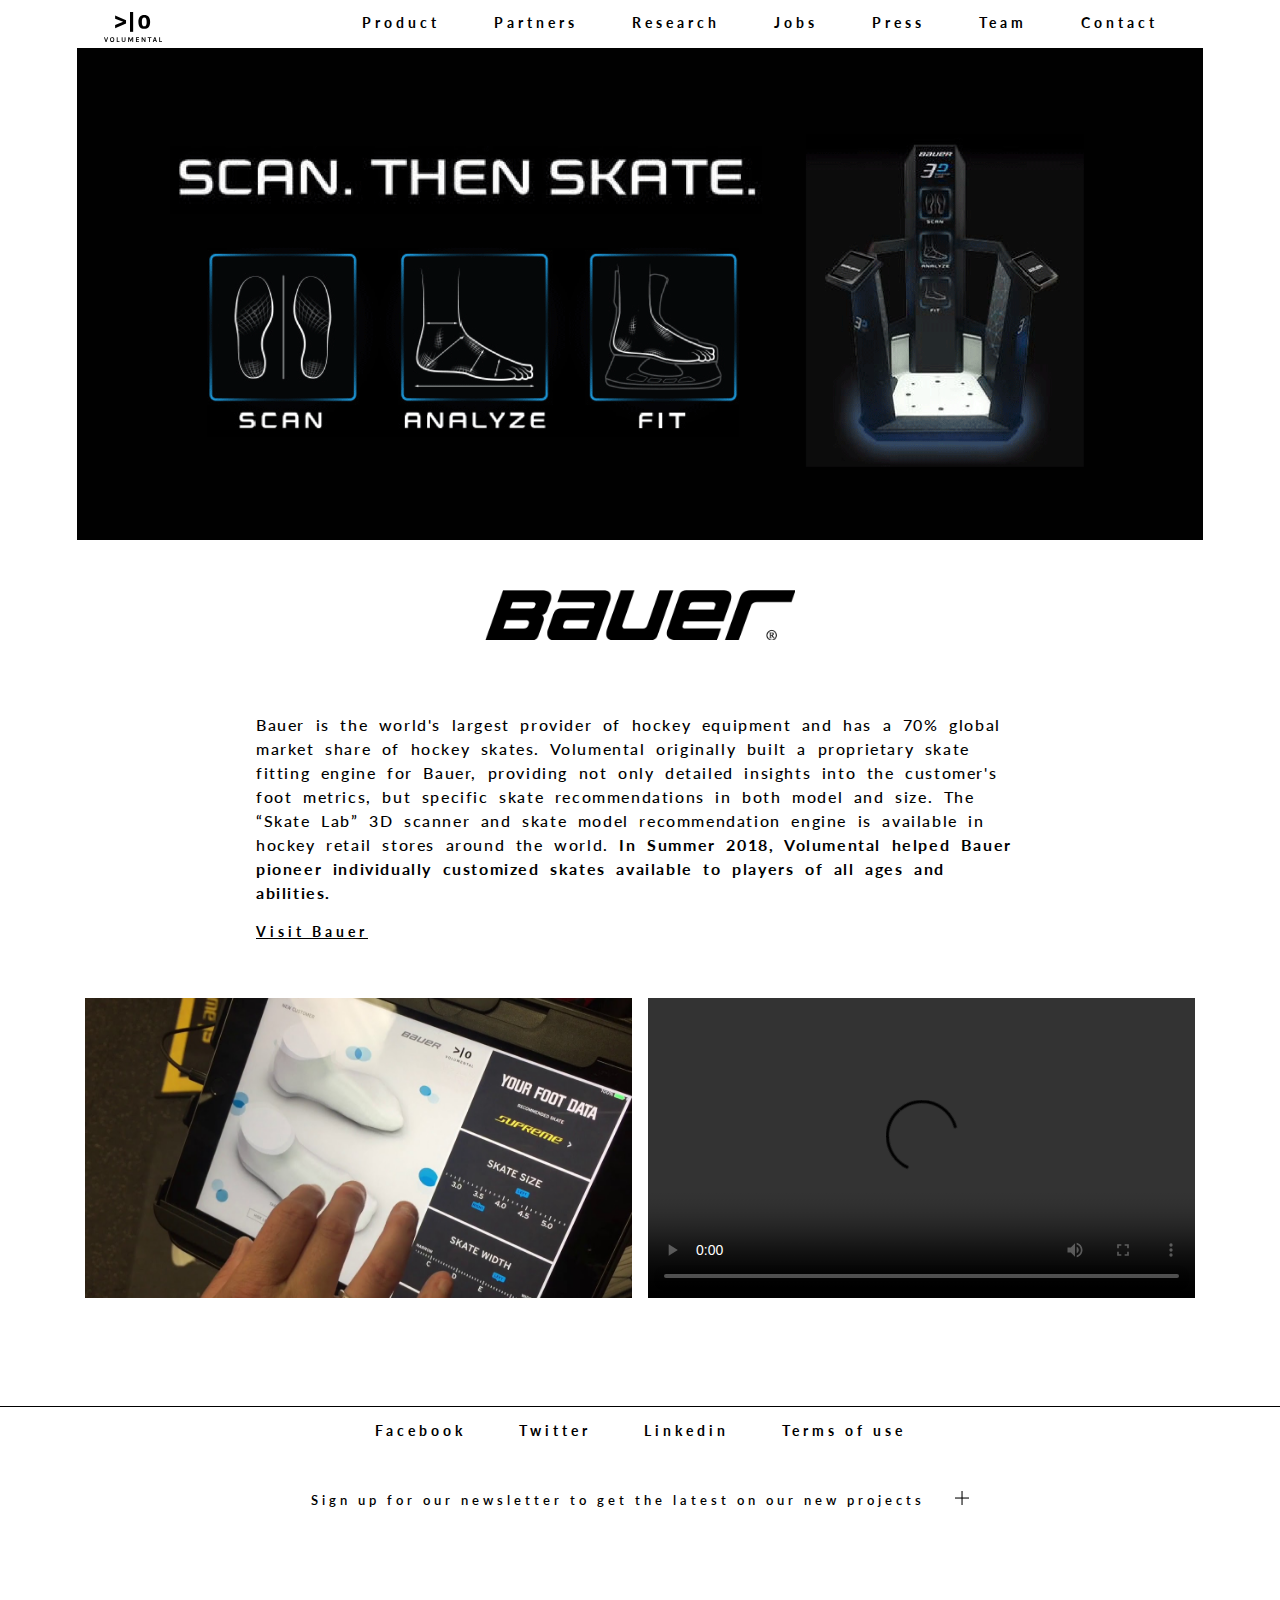
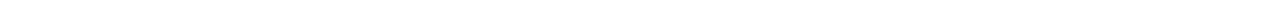
==== index.html @ 1e594ef8 "tab index" ====
<!DOCTYPE html>
<head>
  <meta charset="utf-8">
  <link rel="stylesheet" href="Bauer.css" />
  <link href="https://fonts.googleapis.com/css?family=Lato:400,700,300,400italic&subset=latin,latin-ext" rel="stylesheet">
  <meta name="viewport" content="width=device-width, initial-scale=1.0">
  <html lang="en"></html>
  <title>Bauer</title>
</head>

<body>

  <!-- header-box_nav-bar aria-label="My button label"-->
<header>

  <div class="volumental_logo" alt="volumental home button" >
    <img height="30" src="./Images/logotype.svg" alt="Volumental logo" tabindex="0">
  </div>

      <nav class="navbar-list" role="navigation">
        <a class="link-item" href="https://www.volumental.com/product/" role="button" tabindex="1"> Product</a>
        <a class="link-item" href="https://www.volumental.com/partners/" role="button" tabindex="2"> Partners</a>
        <a class="link-item" href="https://www.volumental.com/future/" role="button" tabindex="3"> Research</a>
        <a class="link-item" href="https://www.volumental.com/jobs/" role="button" tabindex="4"> Jobs</a>
        <a class="link-item" href="https://www.volumental.com/press/" role="button" tabindex="5"> Press</a>
        <a class="link-item" href="https://www.volumental.com/team/" role="button" tabindex="6"> Team</a>
        <a class="link-item" href="https://www.volumental.com/contact/" role="button" tabindex="7"> Contact</a>
        <div class="ham-container" onclick="myFunction(this)" role="button" tabindex="0">
          <div class="bar1"></div>
          <div class="bar2"></div>
          <div class="bar3"></div>
          <div class="menu">
            <a class="menu-item" href="https://www.volumental.com/product/" role="button" tabindex="1"> Product</a>
            <a class="menu-item" href="https://www.volumental.com/partners/" role="button" tabindex="2"> Partners</a>
            <a class="menu-item" href="https://www.volumental.com/future/" role="button" tabindex="3"> Research</a>
            <a class="menu-item" href="https://www.volumental.com/jobs/" role="button" tabindex="4"> Jobs</a>
            <a class="menu-item" href="https://www.volumental.com/press/" role="button" tabindex="5"> Press</a>
            <a class="menu-item" href="https://www.volumental.com/team/" role="button" tabindex="6"> Team</a>
            <a class="menu-item" href="https://www.volumental.com/contact/" role="button" tabindex="7"> Contact</a>
          </div>
        </div>
      </nav>

</header>

<!-- hero-img -->
<div class="hero-image" alt="">
</div>
<!--  smaller hero img-->
<div class="hero-image-small" alt="">
</div>

<!-- bauer logo -->
<div id="bauer-logo">
  <img src="Bauer_logo.png" alt="Bauer logo">
</div>

<!-- text box -->
    <article class="text" role="contentinfo">
      <p>Bauer is the world's largest provider of hockey equipment and has a 70% global market share of hockey skates. Volumental originally built a proprietary skate fitting engine for Bauer, providing not only detailed insights into the customer's foot metrics, but specific skate recommendations in both model and size. The “Skate Lab” 3D scanner and skate model recommendation engine is available in hockey retail stores around the world. <strong>In Summer 2018, Volumental helped Bauer pioneer individually customized skates available to players of all ages and abilities.</strong></p>
      <a class="bauer-link" href="https://www.bauer.com/" tabindex="8">Visit Bauer</a>

    </article>


<!-- Image of an ipad and Bauer video-->
  <div class="bauer-media-box">
    <div class="bauer-img">
      <img src="./Images/Bauertablet.jpg" alt="Scanner">
    </div>
    <div class="bauer-video" tabindex="9">
      <video controls>
        <source src="Bauervideo.mp4" type="video/mp4" role="video" tabindex="10">
        Your browser does not support the video tag.
      </video>
    </div>
  </div>

<!-- footer -->
<footer>
    <div class="footer-links" role="footer">
      <a href="https://www.facebook.com/Volumental" target="_blank" role="button" tabindex="11">Facebook</a>
      <a href="https://twitter.com/Volumental" target="_blank" role="button" tabindex="12">Twitter</a>
      <a href="https://se.linkedin.com/company/volumental" target="_blank" role="button" tabindex="13">Linkedin</a>
      <a href="https://volumental.com/legal/" target="_blank" role="button" tabindex="14">Terms of use</a>
    </div>

  <div class="footer-signup" role="newsletterSignUp" tabindex="9">
    <p>
      Sign up for our newsletter to get the latest on our new projects
    </p>
    <div class="signup-img">
      <img width="14px" class="expand-collapse-buttons" id="footer_signup_expand"
      src="./Images/button-plus.png" alt="newsletter sign-up">
    </div>
  </div>

</footer>
  <script>
    function myFunction(x) {
        x.classList.toggle("change");
      }
  </script>
</body>
---- Bauer.css ----
*{
  box-sizing: border-box;
}

html{
  background: white;
  color: black;
  font-family: 'Lato', sans-serif;
  margin: 0;
}

body {
  margin: 0;
}

header{
  background: white;
  width: 95%;
  height: 48px;
  position: fixed;
  z-index: 1;
  top: 0;
  padding-top: 12px;
  padding-left: 8px;
  padding-right: 8px;
}

.volumental_logo{
  float: left;
  padding-left: 8%;
}

.navbar-list{
 float: right;
}

.link-item{
 margin-right: 50px;
}

/* style for all links in header and footer */
a {
 color: black;
 text-decoration: none;
 font-weight:700;
 letter-spacing: 4px;
 font-size: 14px;
}

/* media query for header and side margins */
@media only screen and (max-width: 1200px) {
  .navbar-list a{
    margin-right: 20px;
  }
}

.hero-image {
  margin: 0 6%;
  height: 540px;
  background-image: url("./Images/bauer-hero.gif");
  background-size: cover;
  background-position: center;
  background-repeat: no-repeat;
  clear: both;
  display: none;

}
.hero-image-small{
  margin-top: 10px;
  margin: 0 6%;
  height: 400px;
  background-image: url("./Images/hero-image-small.jpg");
  background-size: cover;
  background-position: center;
  background-repeat: no-repeat;
  clear: both;
  display: none;

}

#bauer-logo {
  position: relative;
  text-align: center;
  margin: 50px 60px;

}

#bauer-logo img{
  width: auto;
  max-height: 50px;

}


/* text box */
.text{
  margin: 0 auto;
  height: auto;
  align-items: center;
  width: 60%;

}

/*  Bauer info text */
.text p{
  font-size: 16px;
  font-weight: 500;
  font-family: "Lato", sans-serif;
  letter-spacing: 1.6px;
  line-height: 1.5;
  word-spacing: 5px;
  text-align: left;
}

/* bauer link to webpage */
.bauer-link{
  text-decoration: underline;
}

/* bauer img and video */
.bauer-media-box{
  display: flex;
  flex-direction: row;
  flex-wrap: wrap;
  overflow: hidden;
  padding-top: 50px;
  margin: 0 6%;
}

/* Responsive functions for image and video */
 .bauer-media-box > .bauer-video {
   max-height: 300px;
   min-width: 300px;
   flex: 1 1;
   overflow: hidden;
   margin: 8px;
 }

 .bauer-media-box > .bauer-video > video {
   object-fit: cover;
   width: 100%;
   height: 100%;
 }

.bauer-media-box > .bauer-img {
  flex: 1 1;
  max-height: 300px;
  min-width: 300px;
  object-fit: cover;
  overflow: hidden;
  margin: 8px;
}

.bauer-img img{
  width: 100%;
  height: 100%;
  min-width: 100%;
  min-height: 100%;
  object-fit: cover;
}

/* footer */
footer{
  clear: both;
  border-top: solid 1px black;
  height: 220px;
  width: 100%;
  bottom: 0;
  right: 0;
  left: 0;
  margin-top: 100px;
  font-family: "Lato", sans-serif;
  font-size: 13px;
  font-weight: 700;
}

.footer-links{
  text-align: center;
  padding-top: 15px;
  letter-spacing: 50px;
}

.footer-signup{
  display: flex;
  justify-content: center;
  align-items: baseline;
  letter-spacing: 10px;
  text-align: center;
  color: black;
  font-weight: 600;
  letter-spacing: 4px;
  font-size: 13px;
  padding-top: 20px;
}

/*  Newsletter signup */
p{
  text-align: center;
  color: black;
  font-weight: 600;
  letter-spacing: 4px;
  font-size: 13px;
  padding-top: 20px;
}

/* plus sign */
.signup-img img{
  margin-left: 30px;
}

/* Media queries */

/* Desktop */
@media (min-width: 722px){
  .hero-image{
    display: block;
  }
}

/* tablet */
@media (min-width:600px) and (max-width: 722px){
 .footer-links {
   display: flex;
   flex-flow: column;
   justify-content: space-around;
 }
 .hero-image-small{
   display: block;
 }
}

/* phone */
@media (max-width:600px){
  .footer-links {
    display: flex;
    flex-flow: column;
    justify-content: space-around;
 }
 .hero-image-small{
  display: block;
 }
 .footer-signup{
  max-width: 450px;
 }
}

/* hamburger menu*/
.ham-container {
    display: none;
    cursor: pointer;
    margin-right: 10px;
}

@media (max-width: 767px) {
   .ham-container {
   display: inline-block;
  }
   .link-item {
   display: none;
  }
}
/*  hamburger menu lines & animation */
.bar1, .bar2, .bar3 {
    width: 24px;
    height: 3px;
    background-color: #333;
    margin: 5px 0;
    transition: 0.4s;
}

.change .bar1 {
    -webkit-transform: rotate(-45deg) translate(-5px, 5px);
    transform: rotate(-45deg) translate(-5px, 5px);
}

.change .bar2 {opacity: 0;}

.change .bar3 {
    -webkit-transform: rotate(45deg) translate(-6px, -6px);
    transform: rotate(45deg) translate(-6px, -6px);
}

/* navbar menu in mobile & animation */
.menu {
  opacity: 0;
  display: flex;
  flex-direction: column;
  position: fixed;
  top: 48px;
  left: 0;
  right: 0;
  height: calc(100vh - 48px);
  background-color: white;
  transition: opacity .25s ease;
}

.menu-item {
  display: block;
  width: 100%;
  padding: 16px;
  color: black;
  text-decoration: none;
  text-align: center;
  font-size: 16px;
  font-family: "Lato" sans-serif;
  font-weight: 600;
  flex: 0 1;
}

.change > .menu {
  opacity: 1;
  transition: opacity .25s ease;
}

.image-text-container {
  display: flex;

}
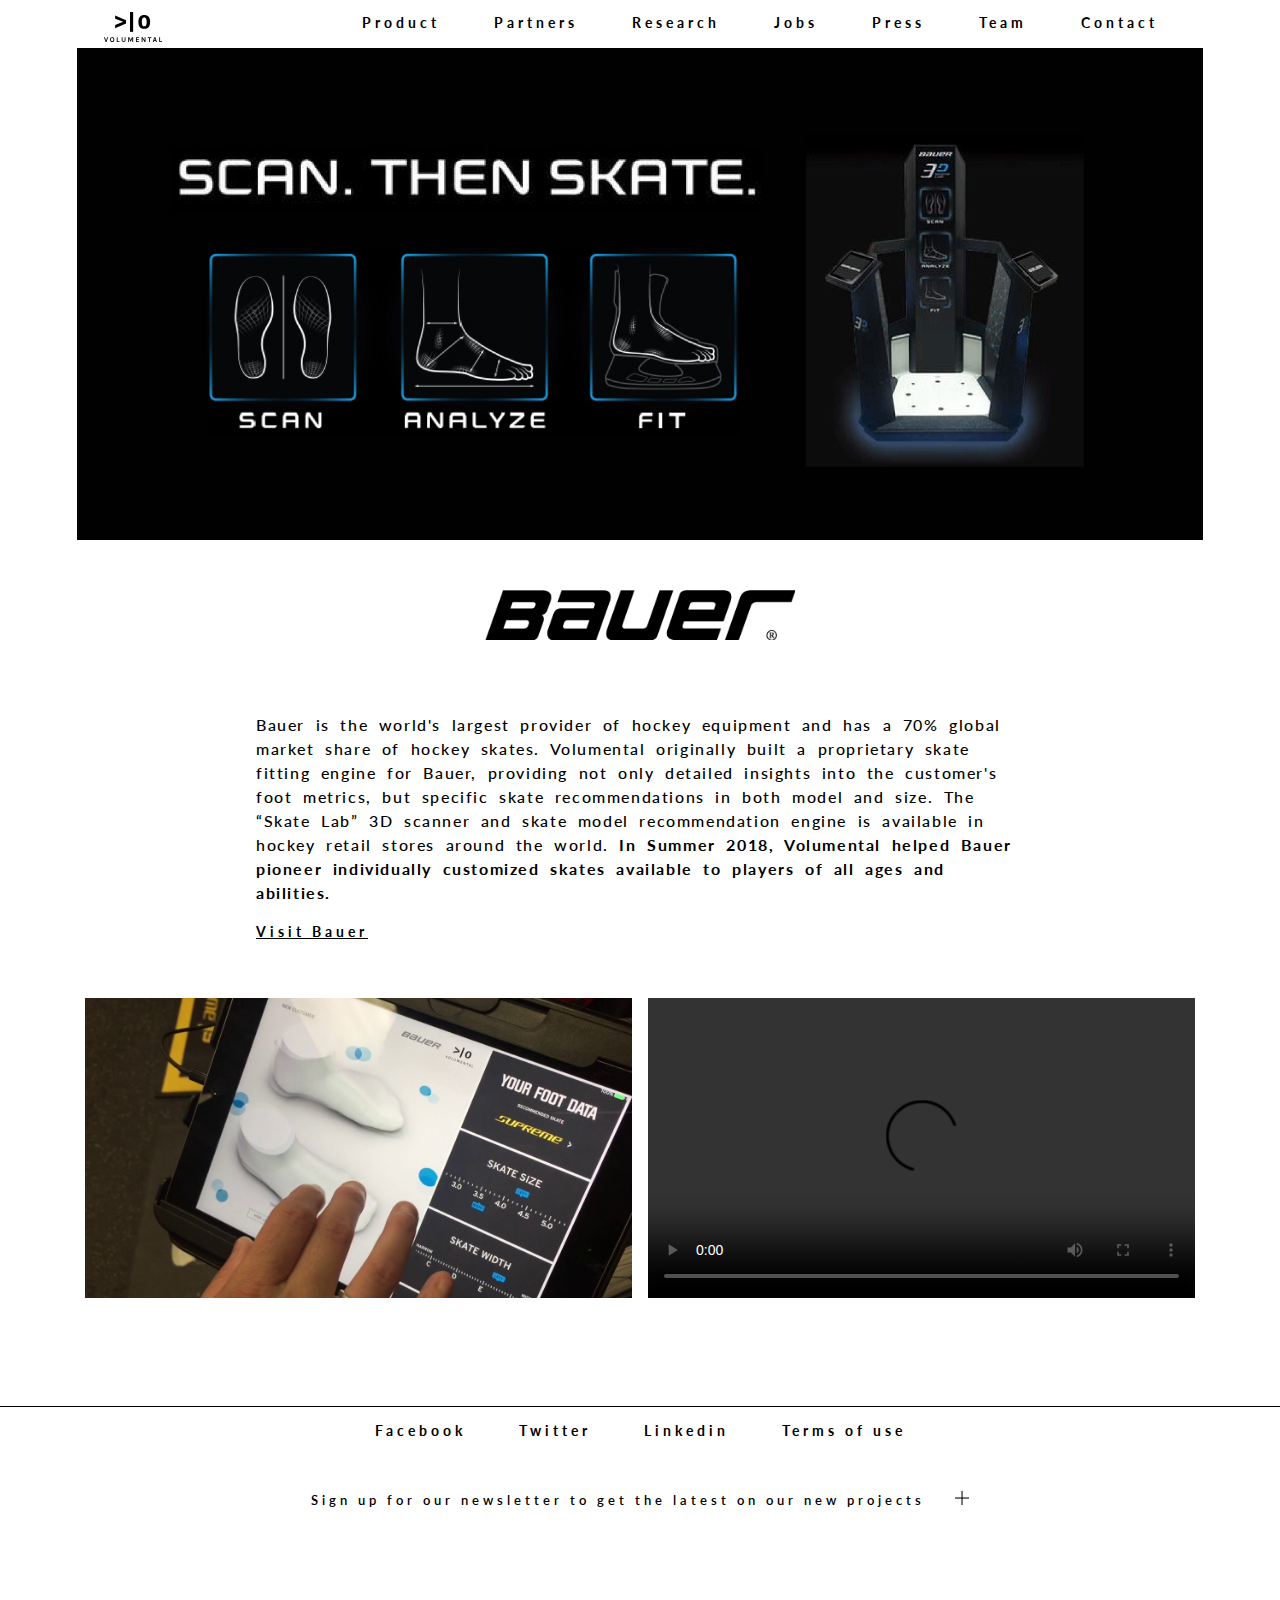
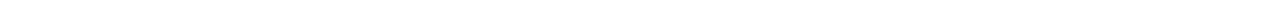
==== commit f1c9825c: "lang en" ====
--- a/index.html
+++ b/index.html
@@ -1,10 +1,9 @@
 <!DOCTYPE html>
 <head>
-  <meta charset="utf-8">
+  <meta charset="utf-8" lang="en">
   <link rel="stylesheet" href="Bauer.css" />
   <link href="https://fonts.googleapis.com/css?family=Lato:400,700,300,400italic&subset=latin,latin-ext" rel="stylesheet">
   <meta name="viewport" content="width=device-width, initial-scale=1.0">
-  <html lang="en"></html>
   <title>Bauer</title>
 </head>
 
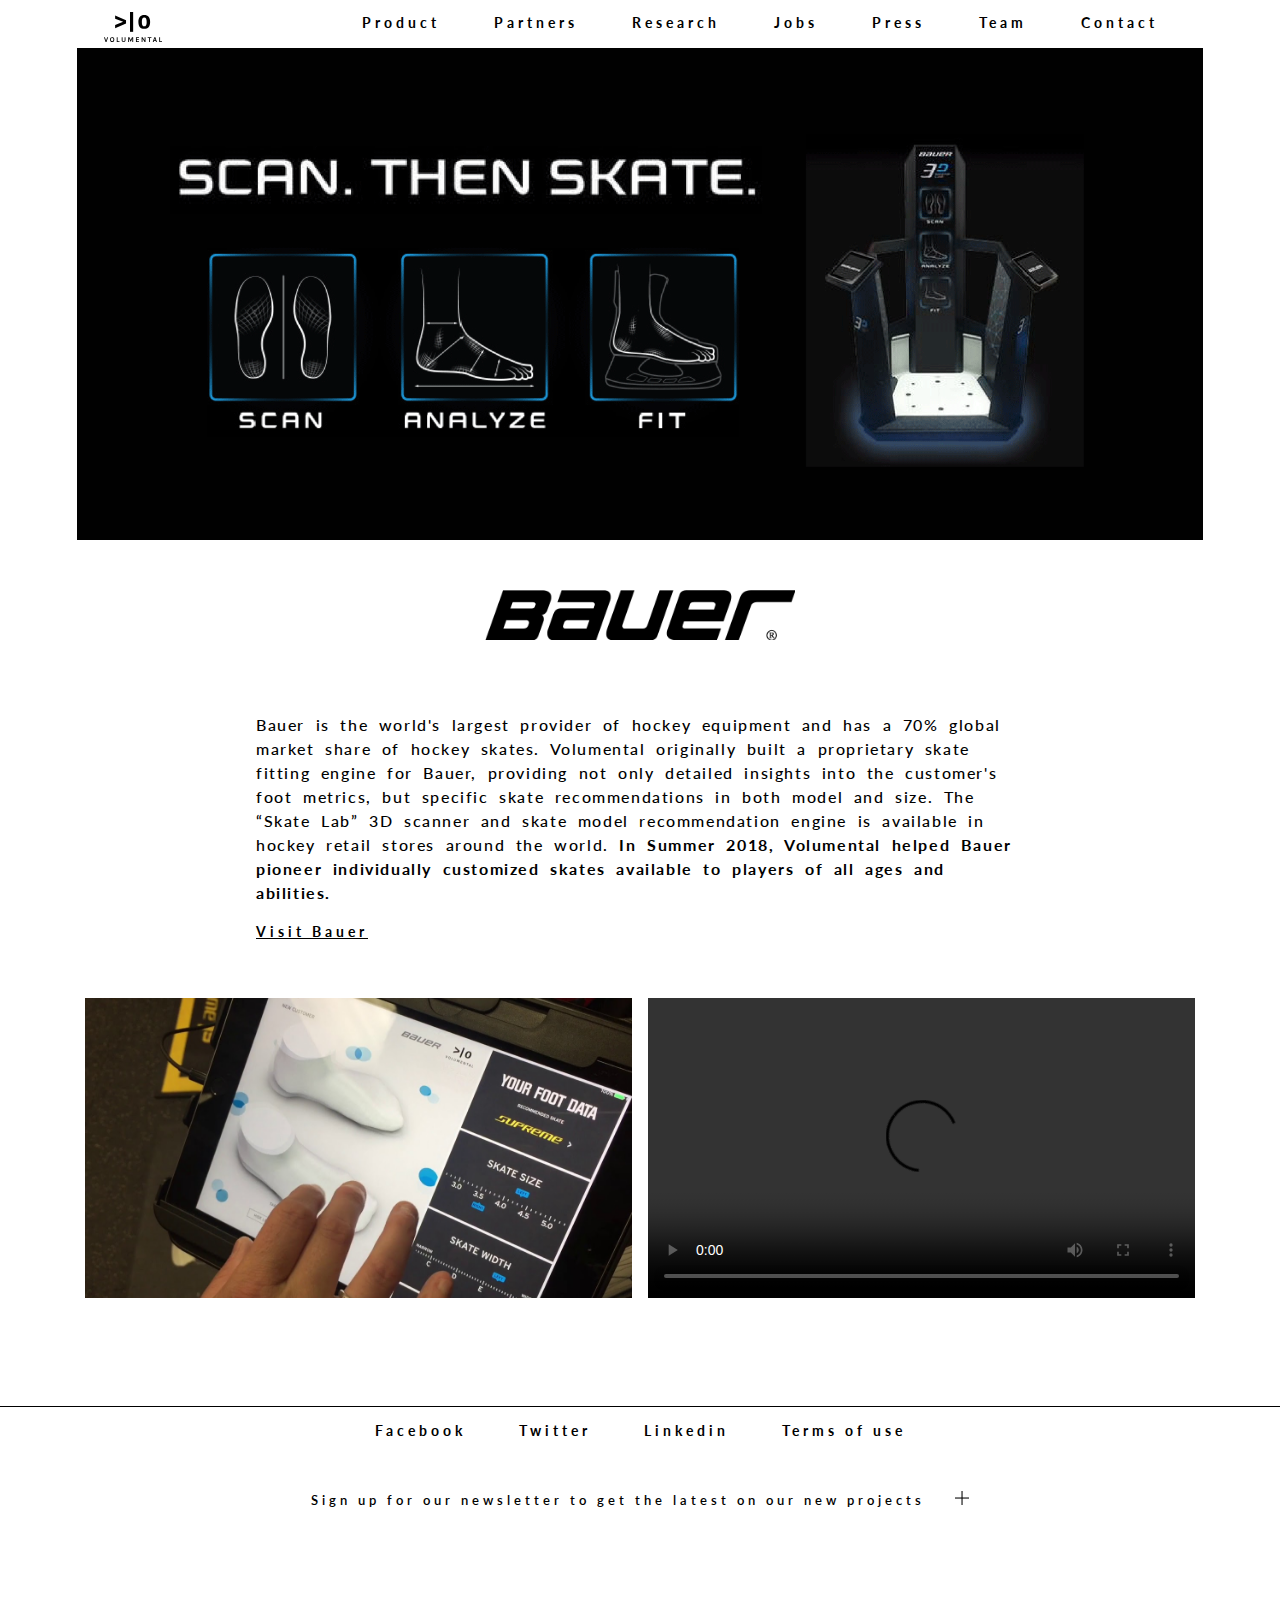
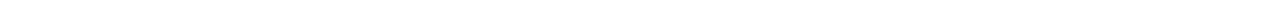
==== commit 32fb62b5: "html lang tag" ====
--- a/index.html
+++ b/index.html
@@ -1,103 +1,106 @@
 <!DOCTYPE html>
-<head>
-  <meta charset="utf-8" lang="en">
-  <link rel="stylesheet" href="Bauer.css" />
-  <link href="https://fonts.googleapis.com/css?family=Lato:400,700,300,400italic&subset=latin,latin-ext" rel="stylesheet">
-  <meta name="viewport" content="width=device-width, initial-scale=1.0">
-  <title>Bauer</title>
-</head>
+<html lang="en" dir="ltr">
+  <head>
+    <html lang="en">
+      <meta charset="utf-8">
+      <link rel="stylesheet" href="Bauer.css" />
+      <link href="https://fonts.googleapis.com/css?family=Lato:400,700,300,400italic&subset=latin,latin-ext" rel="stylesheet">
+      <meta name="viewport" content="width=device-width, initial-scale=1.0">
+      <title>Bauer</title>
+  </head>
 
-<body>
+  <body>
 
-  <!-- header-box_nav-bar aria-label="My button label"-->
-<header>
+    <!-- header-box_nav-bar aria-label="My button label"-->
+  <header>
 
-  <div class="volumental_logo" alt="volumental home button" >
-    <img height="30" src="./Images/logotype.svg" alt="Volumental logo" tabindex="0">
+    <div class="volumental_logo" alt="volumental home button" >
+      <img height="30" src="./Images/logotype.svg" alt="Volumental logo" tabindex="0">
+    </div>
+
+        <nav class="navbar-list" role="navigation">
+          <a class="link-item" href="https://www.volumental.com/product/" role="button" tabindex="1"> Product</a>
+          <a class="link-item" href="https://www.volumental.com/partners/" role="button" tabindex="2"> Partners</a>
+          <a class="link-item" href="https://www.volumental.com/future/" role="button" tabindex="3"> Research</a>
+          <a class="link-item" href="https://www.volumental.com/jobs/" role="button" tabindex="4"> Jobs</a>
+          <a class="link-item" href="https://www.volumental.com/press/" role="button" tabindex="5"> Press</a>
+          <a class="link-item" href="https://www.volumental.com/team/" role="button" tabindex="6"> Team</a>
+          <a class="link-item" href="https://www.volumental.com/contact/" role="button" tabindex="7"> Contact</a>
+          <div class="ham-container" onclick="myFunction(this)" role="button" tabindex="0">
+            <div class="bar1"></div>
+            <div class="bar2"></div>
+            <div class="bar3"></div>
+            <div class="menu">
+              <a class="menu-item" href="https://www.volumental.com/product/" role="button" tabindex="1"> Product</a>
+              <a class="menu-item" href="https://www.volumental.com/partners/" role="button" tabindex="2"> Partners</a>
+              <a class="menu-item" href="https://www.volumental.com/future/" role="button" tabindex="3"> Research</a>
+              <a class="menu-item" href="https://www.volumental.com/jobs/" role="button" tabindex="4"> Jobs</a>
+              <a class="menu-item" href="https://www.volumental.com/press/" role="button" tabindex="5"> Press</a>
+              <a class="menu-item" href="https://www.volumental.com/team/" role="button" tabindex="6"> Team</a>
+              <a class="menu-item" href="https://www.volumental.com/contact/" role="button" tabindex="7"> Contact</a>
+            </div>
+          </div>
+        </nav>
+
+  </header>
+
+  <!-- hero-img -->
+  <div class="hero-image" alt="">
+  </div>
+  <!--  smaller hero img-->
+  <div class="hero-image-small" alt="">
   </div>
 
-      <nav class="navbar-list" role="navigation">
-        <a class="link-item" href="https://www.volumental.com/product/" role="button" tabindex="1"> Product</a>
-        <a class="link-item" href="https://www.volumental.com/partners/" role="button" tabindex="2"> Partners</a>
-        <a class="link-item" href="https://www.volumental.com/future/" role="button" tabindex="3"> Research</a>
-        <a class="link-item" href="https://www.volumental.com/jobs/" role="button" tabindex="4"> Jobs</a>
-        <a class="link-item" href="https://www.volumental.com/press/" role="button" tabindex="5"> Press</a>
-        <a class="link-item" href="https://www.volumental.com/team/" role="button" tabindex="6"> Team</a>
-        <a class="link-item" href="https://www.volumental.com/contact/" role="button" tabindex="7"> Contact</a>
-        <div class="ham-container" onclick="myFunction(this)" role="button" tabindex="0">
-          <div class="bar1"></div>
-          <div class="bar2"></div>
-          <div class="bar3"></div>
-          <div class="menu">
-            <a class="menu-item" href="https://www.volumental.com/product/" role="button" tabindex="1"> Product</a>
-            <a class="menu-item" href="https://www.volumental.com/partners/" role="button" tabindex="2"> Partners</a>
-            <a class="menu-item" href="https://www.volumental.com/future/" role="button" tabindex="3"> Research</a>
-            <a class="menu-item" href="https://www.volumental.com/jobs/" role="button" tabindex="4"> Jobs</a>
-            <a class="menu-item" href="https://www.volumental.com/press/" role="button" tabindex="5"> Press</a>
-            <a class="menu-item" href="https://www.volumental.com/team/" role="button" tabindex="6"> Team</a>
-            <a class="menu-item" href="https://www.volumental.com/contact/" role="button" tabindex="7"> Contact</a>
-          </div>
-        </div>
-      </nav>
+  <!-- bauer logo -->
+  <div id="bauer-logo">
+    <img src="Bauer_logo.png" alt="Bauer logo">
+  </div>
 
-</header>
+  <!-- text box -->
+      <article class="text" role="contentinfo">
+        <p>Bauer is the world's largest provider of hockey equipment and has a 70% global market share of hockey skates. Volumental originally built a proprietary skate fitting engine for Bauer, providing not only detailed insights into the customer's foot metrics, but specific skate recommendations in both model and size. The “Skate Lab” 3D scanner and skate model recommendation engine is available in hockey retail stores around the world. <strong>In Summer 2018, Volumental helped Bauer pioneer individually customized skates available to players of all ages and abilities.</strong></p>
+        <a class="bauer-link" href="https://www.bauer.com/" tabindex="8">Visit Bauer</a>
 
-<!-- hero-img -->
-<div class="hero-image" alt="">
-</div>
-<!--  smaller hero img-->
-<div class="hero-image-small" alt="">
-</div>
-
-<!-- bauer logo -->
-<div id="bauer-logo">
-  <img src="Bauer_logo.png" alt="Bauer logo">
-</div>
-
-<!-- text box -->
-    <article class="text" role="contentinfo">
-      <p>Bauer is the world's largest provider of hockey equipment and has a 70% global market share of hockey skates. Volumental originally built a proprietary skate fitting engine for Bauer, providing not only detailed insights into the customer's foot metrics, but specific skate recommendations in both model and size. The “Skate Lab” 3D scanner and skate model recommendation engine is available in hockey retail stores around the world. <strong>In Summer 2018, Volumental helped Bauer pioneer individually customized skates available to players of all ages and abilities.</strong></p>
-      <a class="bauer-link" href="https://www.bauer.com/" tabindex="8">Visit Bauer</a>
-
-    </article>
+      </article>
 
 
-<!-- Image of an ipad and Bauer video-->
-  <div class="bauer-media-box">
-    <div class="bauer-img">
-      <img src="./Images/Bauertablet.jpg" alt="Scanner">
-    </div>
-    <div class="bauer-video" tabindex="9">
-      <video controls>
-        <source src="Bauervideo.mp4" type="video/mp4" role="video" tabindex="10">
-        Your browser does not support the video tag.
-      </video>
-    </div>
-  </div>
-
-<!-- footer -->
-<footer>
-    <div class="footer-links" role="footer">
-      <a href="https://www.facebook.com/Volumental" target="_blank" role="button" tabindex="11">Facebook</a>
-      <a href="https://twitter.com/Volumental" target="_blank" role="button" tabindex="12">Twitter</a>
-      <a href="https://se.linkedin.com/company/volumental" target="_blank" role="button" tabindex="13">Linkedin</a>
-      <a href="https://volumental.com/legal/" target="_blank" role="button" tabindex="14">Terms of use</a>
+  <!-- Image of an ipad and Bauer video-->
+    <div class="bauer-media-box">
+      <div class="bauer-img">
+        <img src="./Images/Bauertablet.jpg" alt="Scanner">
+      </div>
+      <div class="bauer-video" tabindex="9">
+        <video controls>
+          <source src="Bauervideo.mp4" type="video/mp4" role="video" tabindex="10">
+          Your browser does not support the video tag.
+        </video>
+      </div>
     </div>
 
-  <div class="footer-signup" role="newsletterSignUp" tabindex="9">
-    <p>
-      Sign up for our newsletter to get the latest on our new projects
-    </p>
-    <div class="signup-img">
-      <img width="14px" class="expand-collapse-buttons" id="footer_signup_expand"
-      src="./Images/button-plus.png" alt="newsletter sign-up">
+  <!-- footer -->
+  <footer>
+      <div class="footer-links" role="footer">
+        <a href="https://www.facebook.com/Volumental" target="_blank" role="button" tabindex="11">Facebook</a>
+        <a href="https://twitter.com/Volumental" target="_blank" role="button" tabindex="12">Twitter</a>
+        <a href="https://se.linkedin.com/company/volumental" target="_blank" role="button" tabindex="13">Linkedin</a>
+        <a href="https://volumental.com/legal/" target="_blank" role="button" tabindex="14">Terms of use</a>
+      </div>
+
+    <div class="footer-signup" role="newsletterSignUp" tabindex="9">
+      <p>
+        Sign up for our newsletter to get the latest on our new projects
+      </p>
+      <div class="signup-img">
+        <img width="14px" class="expand-collapse-buttons" id="footer_signup_expand"
+        src="./Images/button-plus.png" alt="newsletter sign-up">
+      </div>
     </div>
-  </div>
 
-</footer>
-  <script>
-    function myFunction(x) {
-        x.classList.toggle("change");
-      }
-  </script>
-</body>
+  </footer>
+    <script>
+      function myFunction(x) {
+          x.classList.toggle("change");
+        }
+    </script>
+  </body>
+</html>
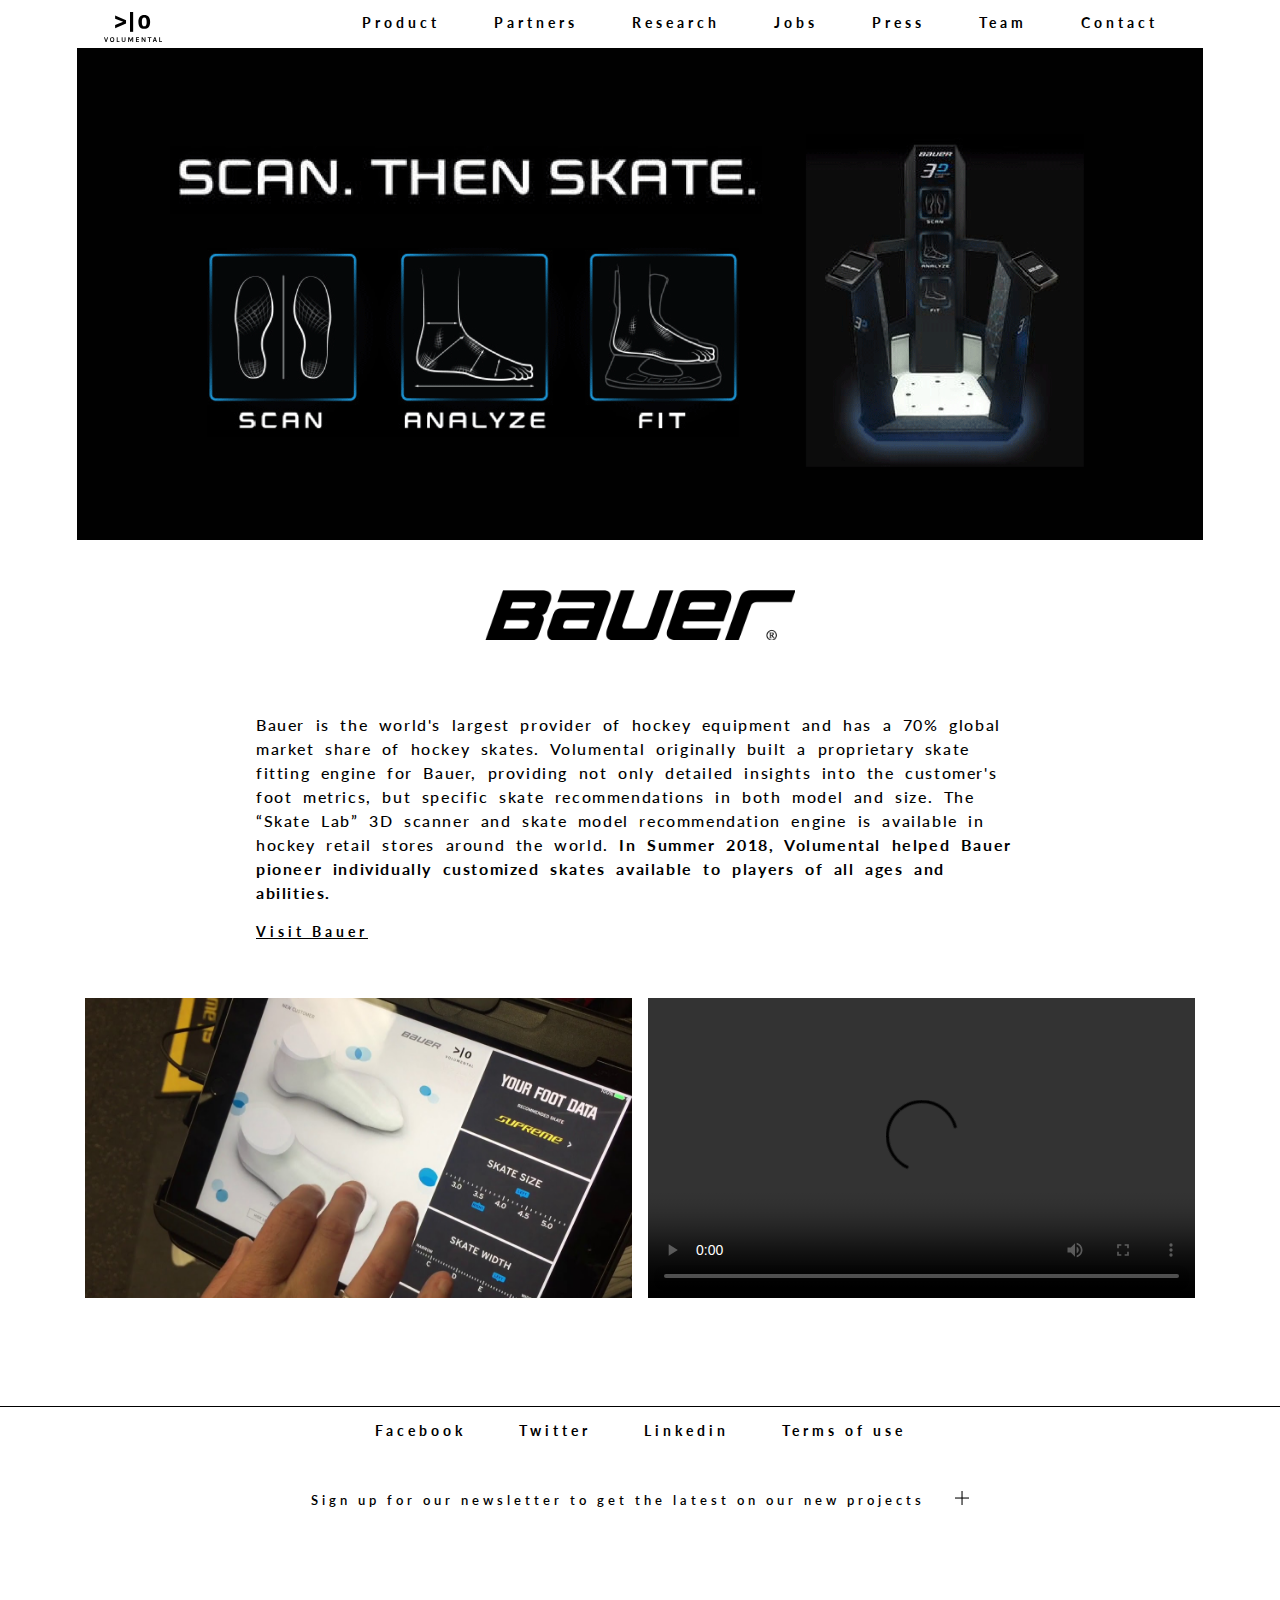
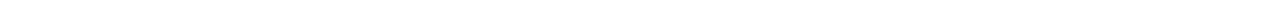
==== commit 750a98c9: "changes a11y" ====
--- a/index.html
+++ b/index.html
@@ -14,11 +14,11 @@
     <!-- header-box_nav-bar aria-label="My button label"-->
   <header>
 
-    <div class="volumental_logo" alt="volumental home button" >
+    <div class="volumental_logo" role="button">
       <img height="30" src="./Images/logotype.svg" alt="Volumental logo" tabindex="0">
     </div>
 
-        <nav class="navbar-list" role="navigation">
+        <nav class="navbar-list">
           <a class="link-item" href="https://www.volumental.com/product/" role="button" tabindex="1"> Product</a>
           <a class="link-item" href="https://www.volumental.com/partners/" role="button" tabindex="2"> Partners</a>
           <a class="link-item" href="https://www.volumental.com/future/" role="button" tabindex="3"> Research</a>
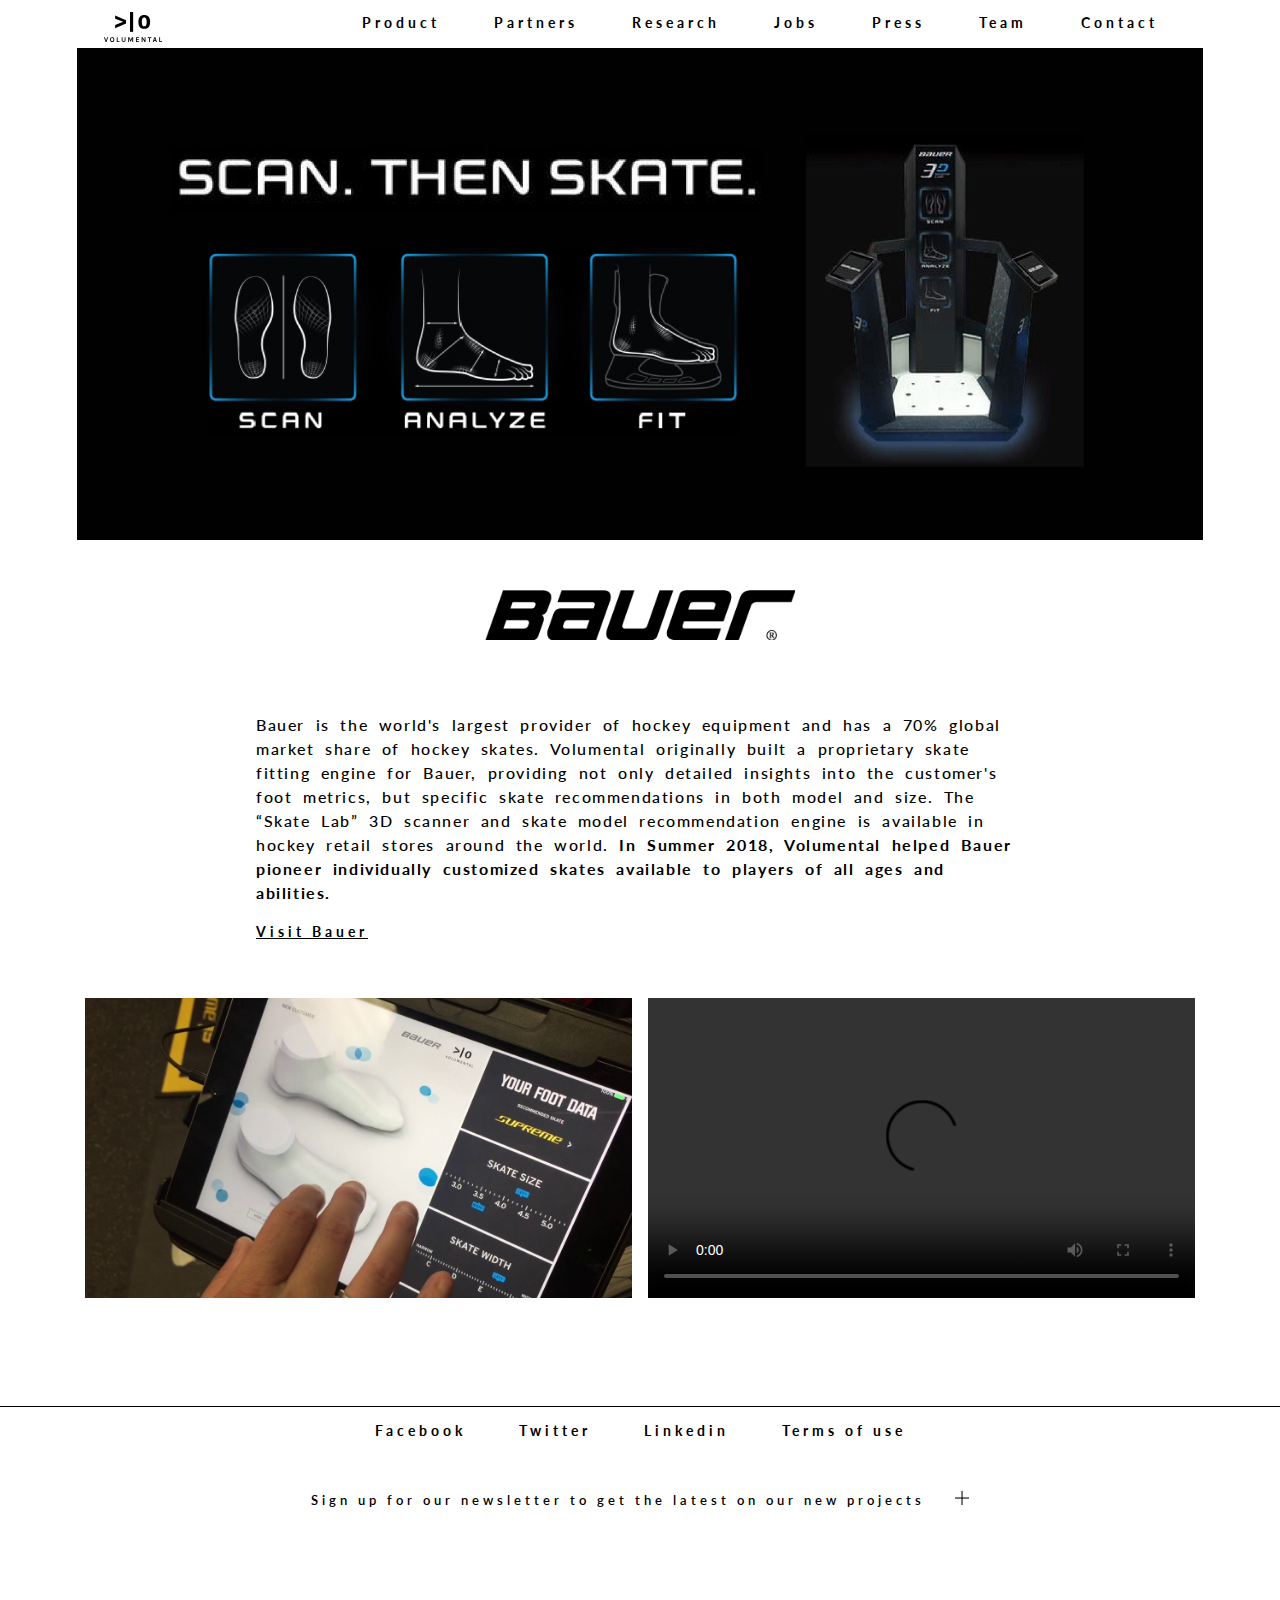
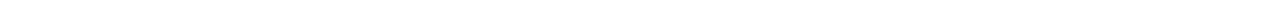
==== commit 3b5abdcc: "More changes to a11y" ====
--- a/index.html
+++ b/index.html
@@ -15,29 +15,29 @@
   <header>
 
     <div class="volumental_logo" role="button">
-      <img height="30" src="./Images/logotype.svg" alt="Volumental logo" tabindex="0">
+      <img height="30" src="./Images/logotype.svg" alt="Volumental logo" >
     </div>
 
         <nav class="navbar-list">
-          <a class="link-item" href="https://www.volumental.com/product/" role="button" tabindex="1"> Product</a>
-          <a class="link-item" href="https://www.volumental.com/partners/" role="button" tabindex="2"> Partners</a>
-          <a class="link-item" href="https://www.volumental.com/future/" role="button" tabindex="3"> Research</a>
-          <a class="link-item" href="https://www.volumental.com/jobs/" role="button" tabindex="4"> Jobs</a>
-          <a class="link-item" href="https://www.volumental.com/press/" role="button" tabindex="5"> Press</a>
-          <a class="link-item" href="https://www.volumental.com/team/" role="button" tabindex="6"> Team</a>
-          <a class="link-item" href="https://www.volumental.com/contact/" role="button" tabindex="7"> Contact</a>
-          <div class="ham-container" onclick="myFunction(this)" role="button" tabindex="0">
+          <a class="link-item" href="https://www.volumental.com/product/" role="button"> Product</a>
+          <a class="link-item" href="https://www.volumental.com/partners/" role="button"> Partners</a>
+          <a class="link-item" href="https://www.volumental.com/future/" role="button"> Research</a>
+          <a class="link-item" href="https://www.volumental.com/jobs/" role="button"> Jobs</a>
+          <a class="link-item" href="https://www.volumental.com/press/" role="button"> Press</a>
+          <a class="link-item" href="https://www.volumental.com/team/" role="button"> Team</a>
+          <a class="link-item" href="https://www.volumental.com/contact/" role="button"> Contact</a>
+          <div class="ham-container" onclick="myFunction(this)" role="button">
             <div class="bar1"></div>
             <div class="bar2"></div>
             <div class="bar3"></div>
             <div class="menu">
-              <a class="menu-item" href="https://www.volumental.com/product/" role="button" tabindex="1"> Product</a>
-              <a class="menu-item" href="https://www.volumental.com/partners/" role="button" tabindex="2"> Partners</a>
-              <a class="menu-item" href="https://www.volumental.com/future/" role="button" tabindex="3"> Research</a>
-              <a class="menu-item" href="https://www.volumental.com/jobs/" role="button" tabindex="4"> Jobs</a>
-              <a class="menu-item" href="https://www.volumental.com/press/" role="button" tabindex="5"> Press</a>
-              <a class="menu-item" href="https://www.volumental.com/team/" role="button" tabindex="6"> Team</a>
-              <a class="menu-item" href="https://www.volumental.com/contact/" role="button" tabindex="7"> Contact</a>
+              <a class="menu-item" href="https://www.volumental.com/product/" role="button"> Product</a>
+              <a class="menu-item" href="https://www.volumental.com/partners/" role="button"> Partners</a>
+              <a class="menu-item" href="https://www.volumental.com/future/" role="button"> Research</a>
+              <a class="menu-item" href="https://www.volumental.com/jobs/" role="button"> Jobs</a>
+              <a class="menu-item" href="https://www.volumental.com/press/" role="button"> Press</a>
+              <a class="menu-item" href="https://www.volumental.com/team/" role="button"> Team</a>
+              <a class="menu-item" href="https://www.volumental.com/contact/" role="button"> Contact</a>
             </div>
           </div>
         </nav>
@@ -59,7 +59,7 @@
   <!-- text box -->
       <article class="text" role="contentinfo">
         <p>Bauer is the world's largest provider of hockey equipment and has a 70% global market share of hockey skates. Volumental originally built a proprietary skate fitting engine for Bauer, providing not only detailed insights into the customer's foot metrics, but specific skate recommendations in both model and size. The “Skate Lab” 3D scanner and skate model recommendation engine is available in hockey retail stores around the world. <strong>In Summer 2018, Volumental helped Bauer pioneer individually customized skates available to players of all ages and abilities.</strong></p>
-        <a class="bauer-link" href="https://www.bauer.com/" tabindex="8">Visit Bauer</a>
+        <a class="bauer-link" href="https://www.bauer.com/" tabindex="0">Visit Bauer</a>
 
       </article>
 
@@ -69,9 +69,9 @@
       <div class="bauer-img">
         <img src="./Images/Bauertablet.jpg" alt="Scanner">
       </div>
-      <div class="bauer-video" tabindex="9">
+      <div class="bauer-video" tabindex="0">
         <video controls>
-          <source src="Bauervideo.mp4" type="video/mp4" role="video" tabindex="10">
+          <source src="Bauervideo.mp4" type="video/mp4" role="video" tabindex="0">
           Your browser does not support the video tag.
         </video>
       </div>
@@ -80,13 +80,13 @@
   <!-- footer -->
   <footer>
       <div class="footer-links" role="footer">
-        <a href="https://www.facebook.com/Volumental" target="_blank" role="button" tabindex="11">Facebook</a>
-        <a href="https://twitter.com/Volumental" target="_blank" role="button" tabindex="12">Twitter</a>
-        <a href="https://se.linkedin.com/company/volumental" target="_blank" role="button" tabindex="13">Linkedin</a>
-        <a href="https://volumental.com/legal/" target="_blank" role="button" tabindex="14">Terms of use</a>
+        <a href="https://www.facebook.com/Volumental" target="_blank" role="button">Facebook</a>
+        <a href="https://twitter.com/Volumental" target="_blank" role="button">Twitter</a>
+        <a href="https://se.linkedin.com/company/volumental" target="_blank" role="button">Linkedin</a>
+        <a href="https://volumental.com/legal/" target="_blank" role="button">Terms of use</a>
       </div>
 
-    <div class="footer-signup" role="newsletterSignUp" tabindex="9">
+    <div class="footer-signup" role="button">
       <p>
         Sign up for our newsletter to get the latest on our new projects
       </p>
